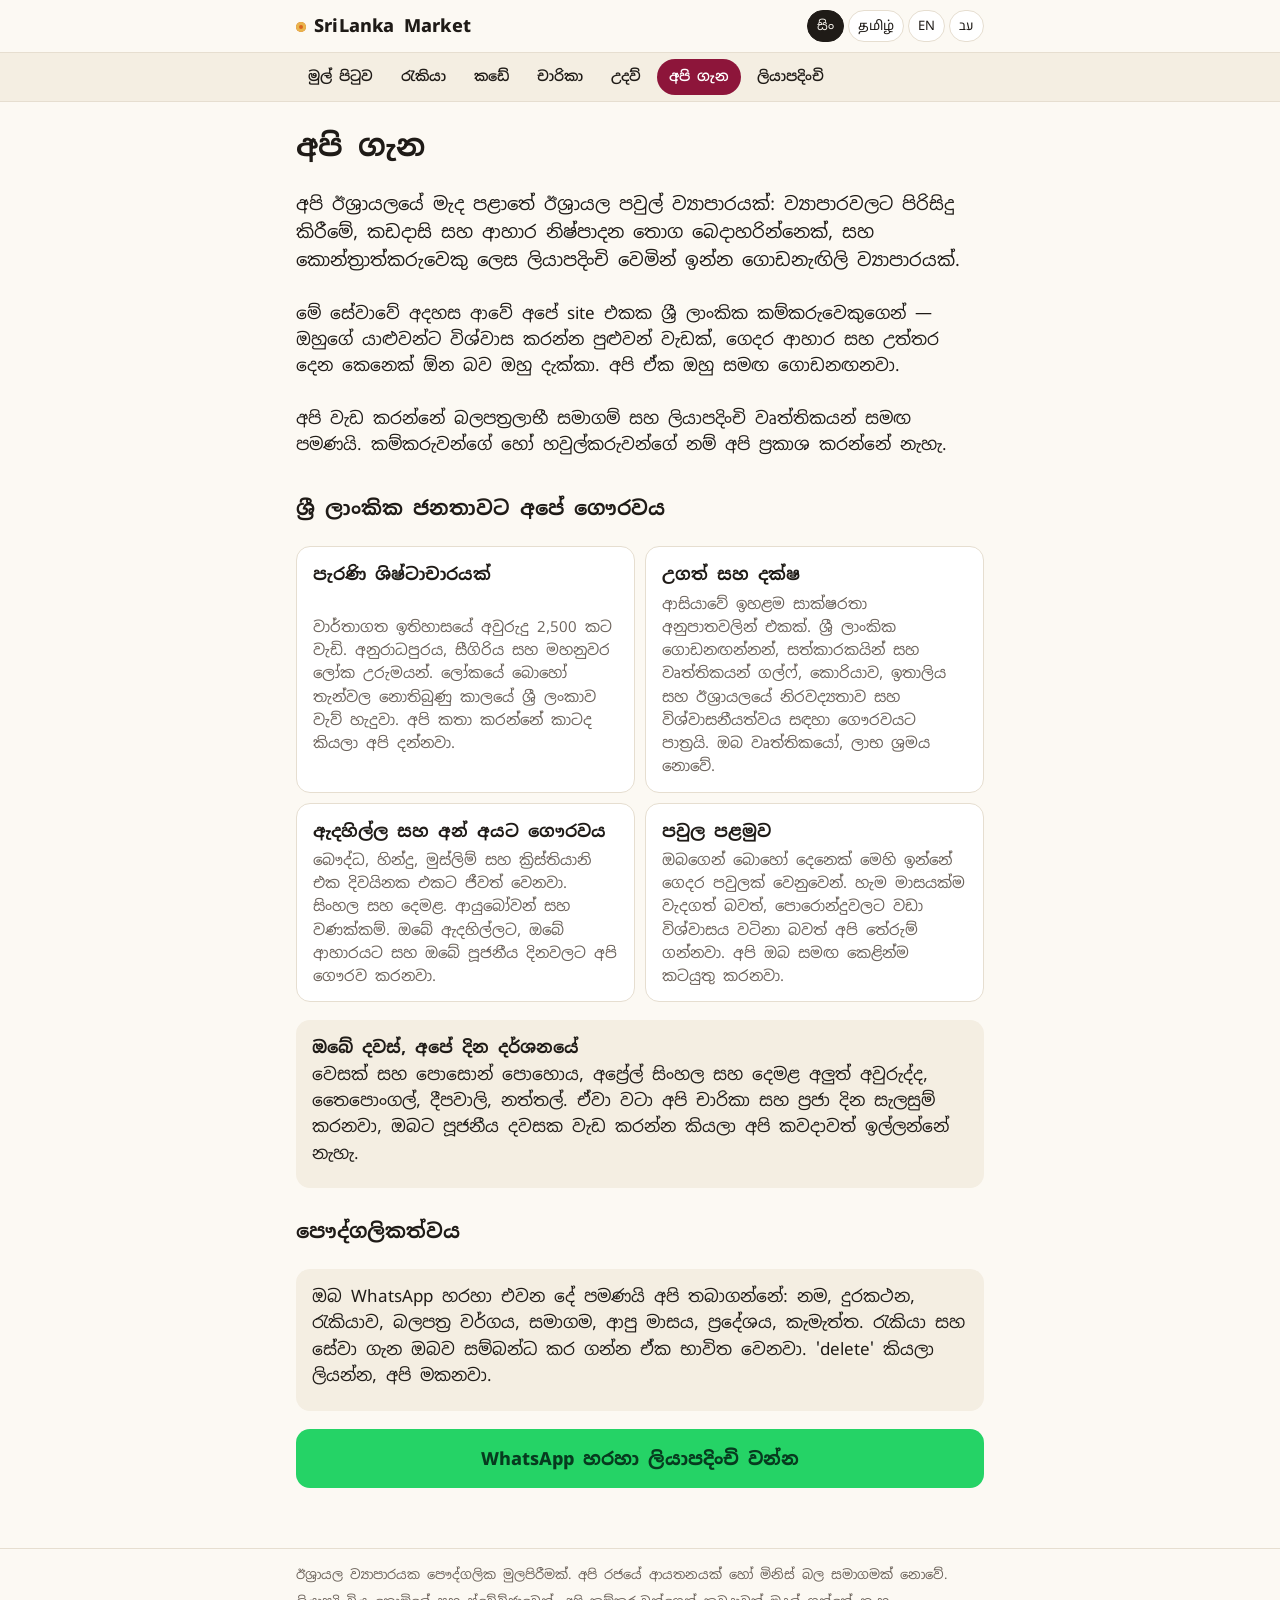
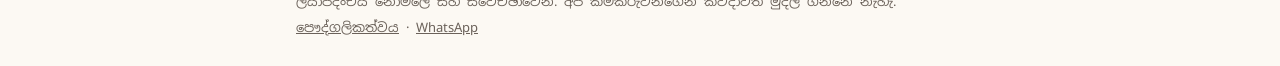
==== about.html @ 6412ee5e "SriLanka Market site: 8 pages, 4 languages, WhatsApp registration, respect section" ====
<!doctype html>
<html lang="si">
<head>
<meta charset="utf-8">
<meta name="viewport" content="width=device-width,initial-scale=1,viewport-fit=cover">
<title>About - SriLanka Market</title>
<meta name="description" content="Work, food, trips and help for Sri Lankans in Israel, in Sinhala, Tamil, English and Hebrew. Free registration on WhatsApp.">
<meta name="robots" content="index,follow">
<meta property="og:title" content="About - SriLanka Market">
<meta property="og:description" content="Legal construction work, Sri Lankan food, day-off trips and help in your language. We never take money from workers.">
<link rel="preconnect" href="https://fonts.googleapis.com"><link rel="preconnect" href="https://fonts.gstatic.com" crossorigin>
<link rel="stylesheet" href="https://fonts.googleapis.com/css2?family=Noto+Sans+Sinhala:wght@400;600;800&family=Noto+Sans+Tamil:wght@400;600;800&family=Heebo:wght@400;600;800&display=swap">
<link rel="stylesheet" href="assets/site.css">
</head>
<body>
<header class="top"><div class="wrap">
  <a class="brand" data-internal="index.html" href="index.html"><i></i><span data-i18n="brand"></span></a>
  <div class="lang" role="group" aria-label="Language"><button type="button" data-lang="si">සිං</button><button type="button" data-lang="ta">தமிழ்</button><button type="button" data-lang="en">EN</button><button type="button" data-lang="he">עב</button></div>
</div></header>
<nav class="menu"><div class="wrap"><a data-internal="index.html" href="index.html" data-i18n="nav_home"></a><a data-internal="work.html" href="work.html" data-i18n="nav_work"></a><a data-internal="shop.html" href="shop.html" data-i18n="nav_shop"></a><a data-internal="trips.html" href="trips.html" data-i18n="nav_trips"></a><a data-internal="services.html" href="services.html" data-i18n="nav_services"></a><a data-internal="about.html" href="about.html" data-i18n="nav_about" aria-current="page"></a><a data-internal="register.html" href="register.html" data-i18n="nav_register"></a></div></nav>
<main><div class="wrap">
    <h1 data-i18n="a_title"></h1><p class="lead" data-i18n="a_p1"></p><p data-i18n="a_p2"></p><p data-i18n="a_p3"></p>
    <h2 data-i18n="resp_t"></h2>
    <div class="cards two">
      <div class="card"><b data-i18n="resp_1t"></b><p data-i18n="resp_1p"></p></div>
      <div class="card"><b data-i18n="resp_2t"></b><p data-i18n="resp_2p"></p></div>
      <div class="card"><b data-i18n="resp_3t"></b><p data-i18n="resp_3p"></p></div>
      <div class="card"><b data-i18n="resp_4t"></b><p data-i18n="resp_4p"></p></div>
    </div>
    <div class="band"><b data-i18n="resp_fest_t"></b><p data-i18n="resp_fest"></p></div>
    <h2 data-i18n="a_priv_t"></h2><div class="band"><p data-i18n="a_priv"></p></div>
    <a class="cta" data-internal="register.html" href="register.html" data-i18n="h_cta"></a>
</div></main>
<footer><div class="wrap"><div data-i18n="foot1"></div><div data-i18n="foot2"></div><div><a data-internal="privacy.html" href="privacy.html" data-i18n="foot_privacy"></a> &middot; <a data-wa href="#" target="_blank" rel="noopener">WhatsApp</a></div></div></footer>
<script src="assets/site.js"></script>
</body>
</html>
---- assets/site.css ----
/* SriLanka Market — brochure site. Tokens first, everything derives from them. */
:root {
  --bg: #fcf9f3; --fg: #1f1b17; --muted: #6b625a; --card: #ffffff; --line: #e6ded0; --soft: #f4eee2;
  --maroon: #8d153a; --saffron: #d9641e; --green: #0d5c55; --gold: #e9b44c;
  --accent: var(--maroon); --accent-fg: #ffffff; --wa: #25d366; --wa-fg: #073b1f;
  --font: "Noto Sans Sinhala", "Noto Sans Tamil", "Heebo", system-ui, sans-serif;
  --font-he: "Heebo", system-ui, sans-serif;
}
@media (prefers-color-scheme: dark) { :root:not([data-theme="light"]) {
  --bg: #171412; --fg: #f2ede6; --muted: #ada79e; --card: #221e1a; --line: #3a332c; --soft: #2a2520;
  --maroon: #e26b8c; --saffron: #f0894a; --green: #4fbba8; --gold: #f0c66a; --accent-fg: #1a0a10; color-scheme: dark } }
:root[data-theme="dark"] {
  --bg: #171412; --fg: #f2ede6; --muted: #ada79e; --card: #221e1a; --line: #3a332c; --soft: #2a2520;
  --maroon: #e26b8c; --saffron: #f0894a; --green: #4fbba8; --gold: #f0c66a; --accent-fg: #1a0a10; color-scheme: dark }
* { box-sizing: border-box }
html { -webkit-text-size-adjust: 100% }
body { margin: 0; background: var(--bg); color: var(--fg); font-family: var(--font); font-size: 17px; line-height: 1.55 }
[dir="rtl"] body { font-family: var(--font-he) }
a { color: var(--maroon) }
.wrap { max-width: 720px; margin: 0 auto; padding-left: max(16px, env(safe-area-inset-left, 0px)); padding-right: max(16px, env(safe-area-inset-right, 0px)) }
/* header */
.top { border-bottom: 1px solid var(--line); background: var(--bg); position: sticky; top: 0; z-index: 5 }
.top .wrap { display: flex; align-items: center; justify-content: space-between; gap: 10px; padding-block: 10px }
.brand { font-weight: 800; font-size: 18px; text-decoration: none; color: var(--fg); letter-spacing: .2px; white-space: nowrap }
.brand i { display: inline-block; width: 10px; height: 10px; border-radius: 50%; background: var(--saffron); margin-inline-end: 8px; box-shadow: 0 0 0 3px var(--gold) inset }
.lang { display: flex; gap: 4px }
.lang button { border: 1px solid var(--line); background: var(--card); color: var(--fg); padding: 5px 9px; border-radius: 999px; font: inherit; font-size: 13px; cursor: pointer }
.lang button[aria-pressed="true"] { background: var(--fg); color: var(--bg); border-color: var(--fg) }
nav.menu { overflow-x: auto; border-bottom: 1px solid var(--line); background: var(--soft) }
nav.menu .wrap { display: flex; gap: 4px; padding-block: 6px }
nav.menu a { white-space: nowrap; text-decoration: none; color: var(--fg); padding: 7px 12px; border-radius: 999px; font-size: 14px; font-weight: 600 }
nav.menu a[aria-current="page"] { background: var(--maroon); color: var(--accent-fg) }
/* content */
main .wrap { padding-block: 22px 40px; display: grid; gap: 18px }
.eyebrow { font-size: 13px; letter-spacing: .08em; text-transform: uppercase; color: var(--saffron); font-weight: 700 }
h1 { font-size: 30px; line-height: 1.2; margin: 4px 0 8px; text-wrap: balance }
h2 { font-size: 20px; margin: 10px 0 4px; text-wrap: balance }
p { margin: 0 0 8px } .lead { font-size: 18px }
.cards { display: grid; gap: 10px } @media (min-width: 560px) { .cards.two { grid-template-columns: 1fr 1fr } }
.card { background: var(--card); border: 1px solid var(--line); border-radius: 14px; padding: 14px 16px; display: grid; gap: 4px; min-width: 0 }
.card b { font-size: 17px } .card p { margin: 0; color: var(--muted); font-size: 15px }
.card a.more { font-size: 14px; font-weight: 700; text-decoration: none }
.band { background: var(--soft); border-radius: 14px; padding: 14px 16px } .band ul, .band ol { margin: 6px 0 0; padding-inline-start: 20px; font-size: 15px }
.steps { counter-reset: s; display: grid; gap: 8px } .step { display: grid; grid-template-columns: 34px 1fr; gap: 10px; align-items: start } .step::before { counter-increment: s; content: counter(s); width: 30px; height: 30px; border-radius: 50%; background: var(--green); color: #fff; display: grid; place-items: center; font-weight: 700 }
.cta { display: block; width: 100%; padding: 16px; border-radius: 14px; background: var(--wa); color: var(--wa-fg); font: inherit; font-weight: 800; font-size: 18px; text-align: center; text-decoration: none; border: 0; cursor: pointer }
.cta.sec { background: var(--maroon); color: var(--accent-fg) }
.cta:focus-visible, button:focus-visible, input:focus, select:focus { outline: 3px solid var(--gold); outline-offset: 2px }
/* form */
form { display: grid; gap: 12px } label { display: grid; gap: 4px; font-size: 14px; color: var(--muted) }
input, select, textarea { font: inherit; font-size: 16px; padding: 10px 12px; border: 1px solid var(--line); border-radius: 10px; background: var(--card); color: var(--fg); width: 100%; min-width: 0 }
.row { display: grid; grid-template-columns: 1fr 1fr; gap: 10px } @media (max-width: 440px) { .row { grid-template-columns: 1fr } }
.checks { display: flex; flex-wrap: wrap; gap: 6px } .checks label { flex-direction: row; display: flex; align-items: center; gap: 6px; border: 1px solid var(--line); border-radius: 999px; padding: 6px 10px; color: var(--fg) } .checks input { width: 18px; height: 18px; padding: 0 }
.consent { display: flex; gap: 10px; align-items: flex-start; font-size: 14px; color: var(--fg) } .consent input { width: 22px; height: 22px; margin-top: 2px; flex: none }
.err { color: var(--maroon); font-size: 14px; font-weight: 600; min-height: 1.2em }
.num { text-align: center; font-size: 15px; color: var(--muted); user-select: all }
footer { border-top: 1px solid var(--line); margin-top: 20px } footer .wrap { padding-block: 16px 28px; font-size: 13px; color: var(--muted); display: grid; gap: 6px }
footer a { color: var(--muted) }
@media (prefers-reduced-motion: no-preference) { .cta { transition: transform .08s } .cta:active { transform: scale(.985) } }
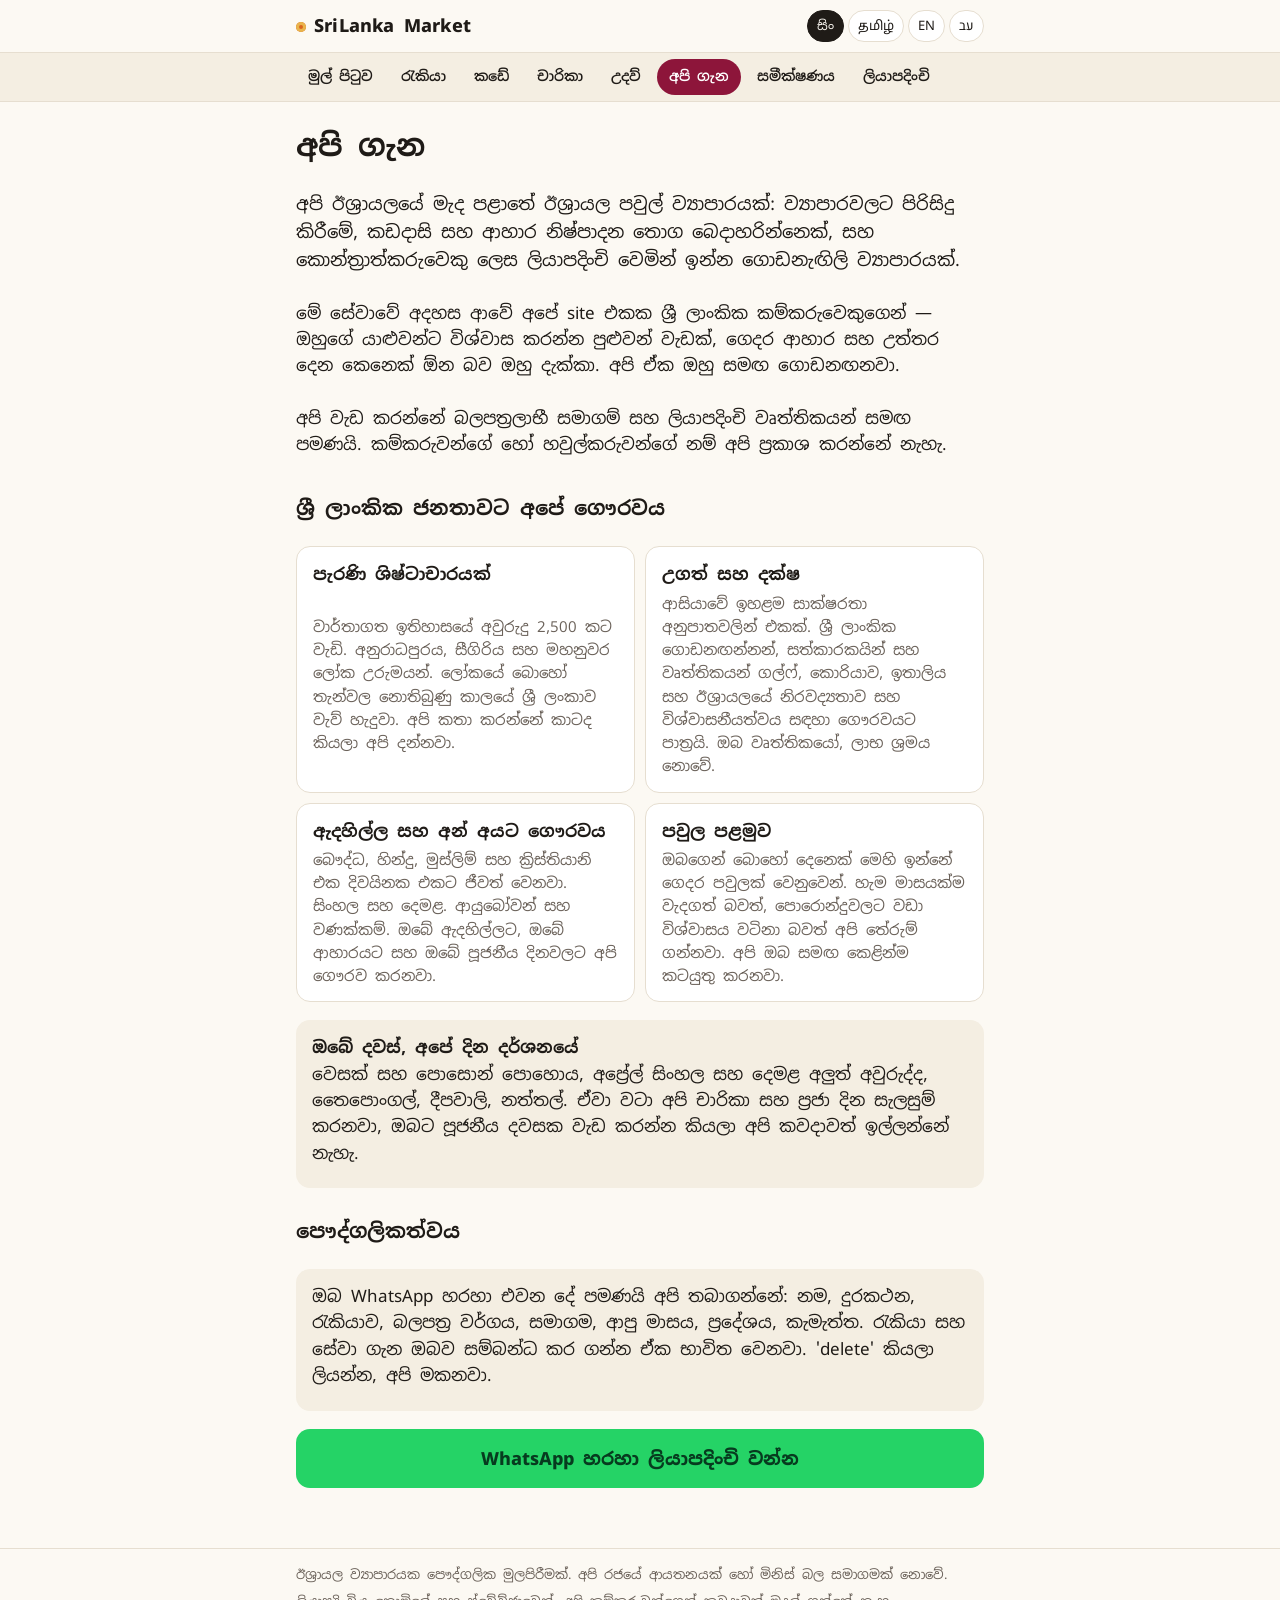
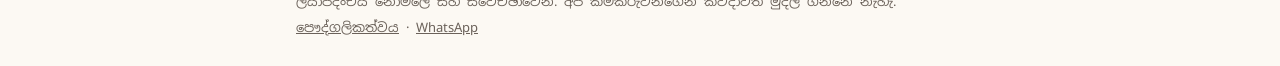
==== commit 3cda0527: "Survey page: what should we bring (si/ta/en/he), posts to CRM with WhatsApp fallback" ====
--- a/about.html
+++ b/about.html
@@ -17,7 +17,7 @@
   <a class="brand" data-internal="index.html" href="index.html"><i></i><span data-i18n="brand"></span></a>
   <div class="lang" role="group" aria-label="Language"><button type="button" data-lang="si">සිං</button><button type="button" data-lang="ta">தமிழ்</button><button type="button" data-lang="en">EN</button><button type="button" data-lang="he">עב</button></div>
 </div></header>
-<nav class="menu"><div class="wrap"><a data-internal="index.html" href="index.html" data-i18n="nav_home"></a><a data-internal="work.html" href="work.html" data-i18n="nav_work"></a><a data-internal="shop.html" href="shop.html" data-i18n="nav_shop"></a><a data-internal="trips.html" href="trips.html" data-i18n="nav_trips"></a><a data-internal="services.html" href="services.html" data-i18n="nav_services"></a><a data-internal="about.html" href="about.html" data-i18n="nav_about" aria-current="page"></a><a data-internal="register.html" href="register.html" data-i18n="nav_register"></a></div></nav>
+<nav class="menu"><div class="wrap"><a data-internal="index.html" href="index.html" data-i18n="nav_home"></a><a data-internal="work.html" href="work.html" data-i18n="nav_work"></a><a data-internal="shop.html" href="shop.html" data-i18n="nav_shop"></a><a data-internal="trips.html" href="trips.html" data-i18n="nav_trips"></a><a data-internal="services.html" href="services.html" data-i18n="nav_services"></a><a data-internal="about.html" href="about.html" data-i18n="nav_about" aria-current="page"></a><a data-internal="survey.html" href="survey.html" data-i18n="nav_survey"></a><a data-internal="register.html" href="register.html" data-i18n="nav_register"></a></div></nav>
 <main><div class="wrap">
     <h1 data-i18n="a_title"></h1><p class="lead" data-i18n="a_p1"></p><p data-i18n="a_p2"></p><p data-i18n="a_p3"></p>
     <h2 data-i18n="resp_t"></h2>
